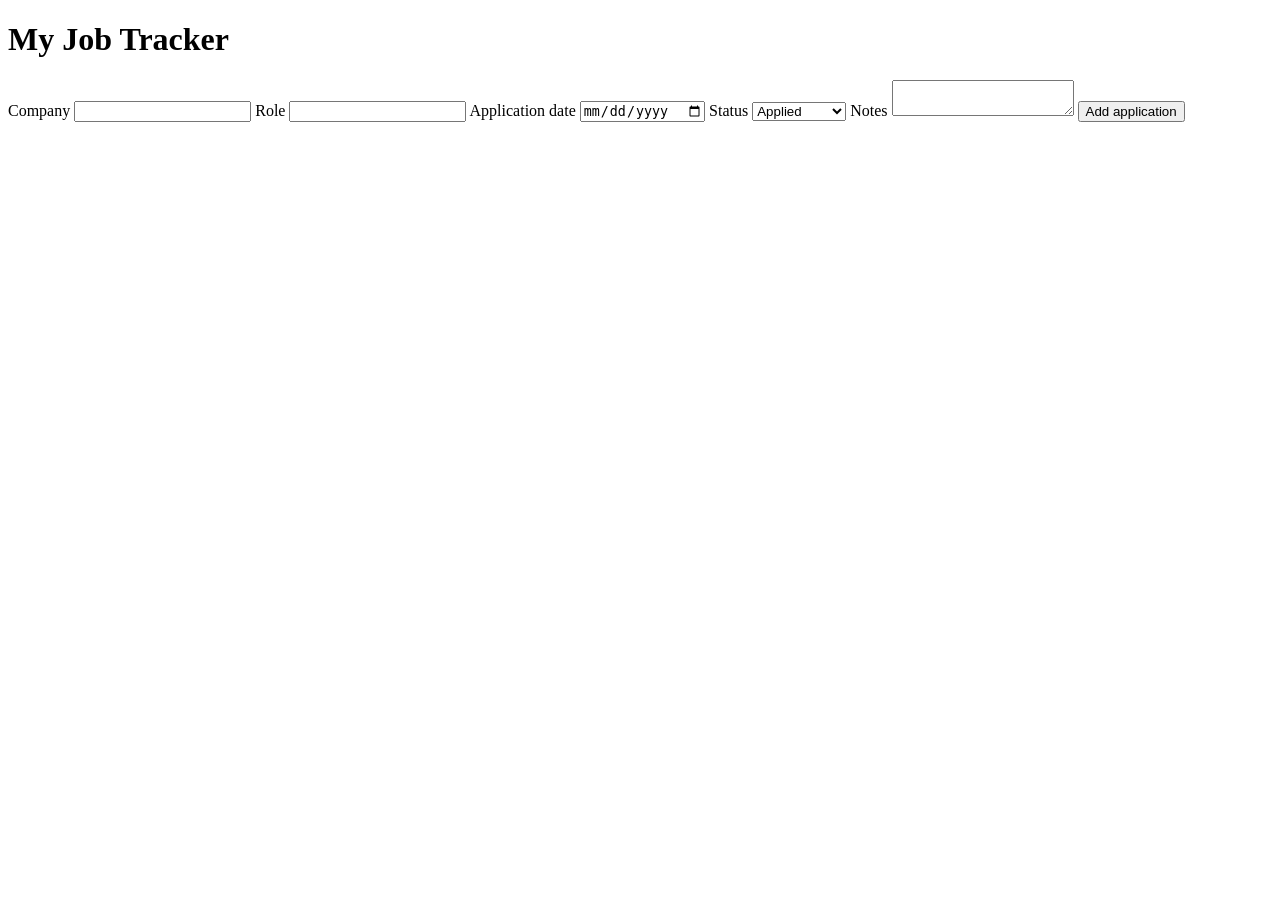
==== index.html @ 914e1778 "Add JavaScript to read company and role" ====
<!DOCTYPE html>
<html lang="en">
<head>
    <meta charset="UTF-8">
    <meta name="viewport" content="width=device-width, initial-scale=1.0">
    <title>Job Tracker</title>
</head>
<body>
    <h1>My Job Tracker</h1>
                <form>
            <label for="company">Company</label>
            <input type="text" id="company">

            <label for="role">Role</label>
            <input type="text" id="role">

            <label for="date">Application date</label>
            <input type="date" id="date">
            <label for="status">Status</label>
<select id="status">
    <option>Applied</option>
    <option>Interviewing</option>
    <option>Offer</option>
    <option>Rejected</option>
</select>

<label for="notes">Notes</label>
<textarea id="notes"></textarea>

<button>Add application</button>
        </form>
        <script src="script.js"></script>
        </body>
</html>
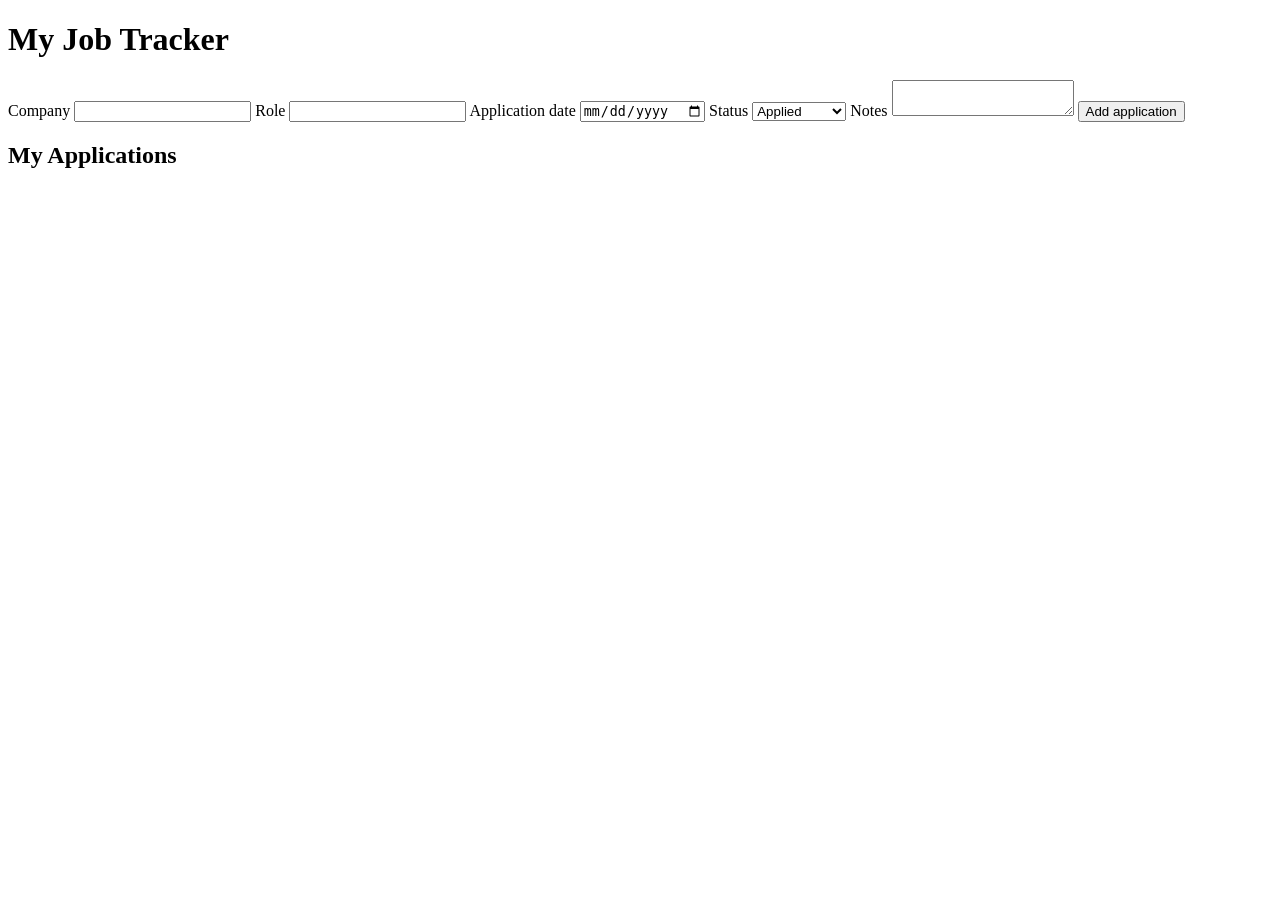
==== commit b2717d16: "Show applications in a list on the page" ====
--- a/index.html
+++ b/index.html
@@ -29,6 +29,8 @@
 
 <button>Add application</button>
         </form>
+        <h2>My Applications</h2>
+<ul id="list"></ul>
         <script src="script.js"></script>
         </body>
 </html> 
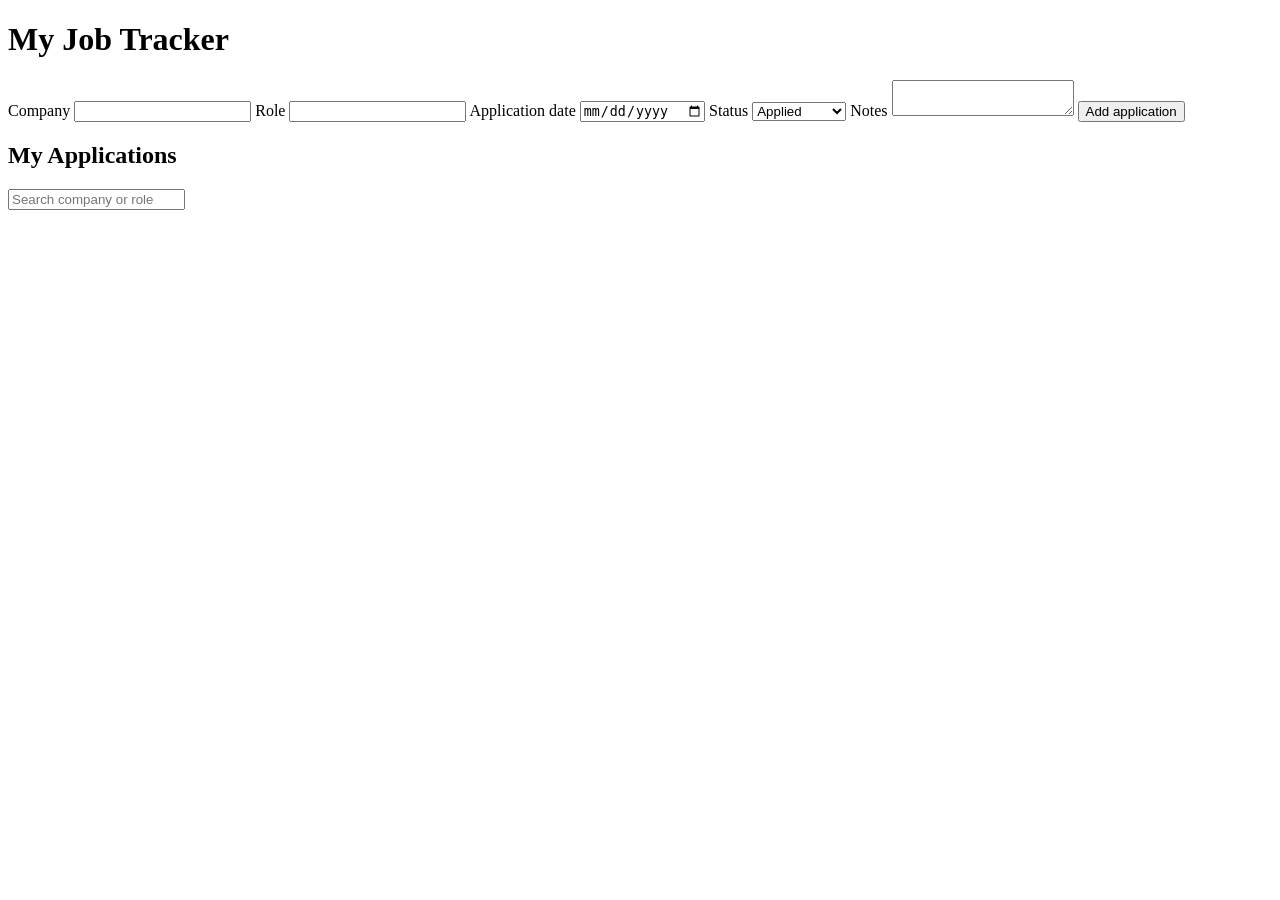
==== commit 5738113a: "Add search box to filter applications" ====
--- a/index.html
+++ b/index.html
@@ -30,6 +30,7 @@
 <button>Add application</button>
         </form>
         <h2>My Applications</h2>
+        <input type="text" id="search" placeholder="Search company or role">
 <ul id="list"></ul>
         <script src="script.js"></script>
         </body>
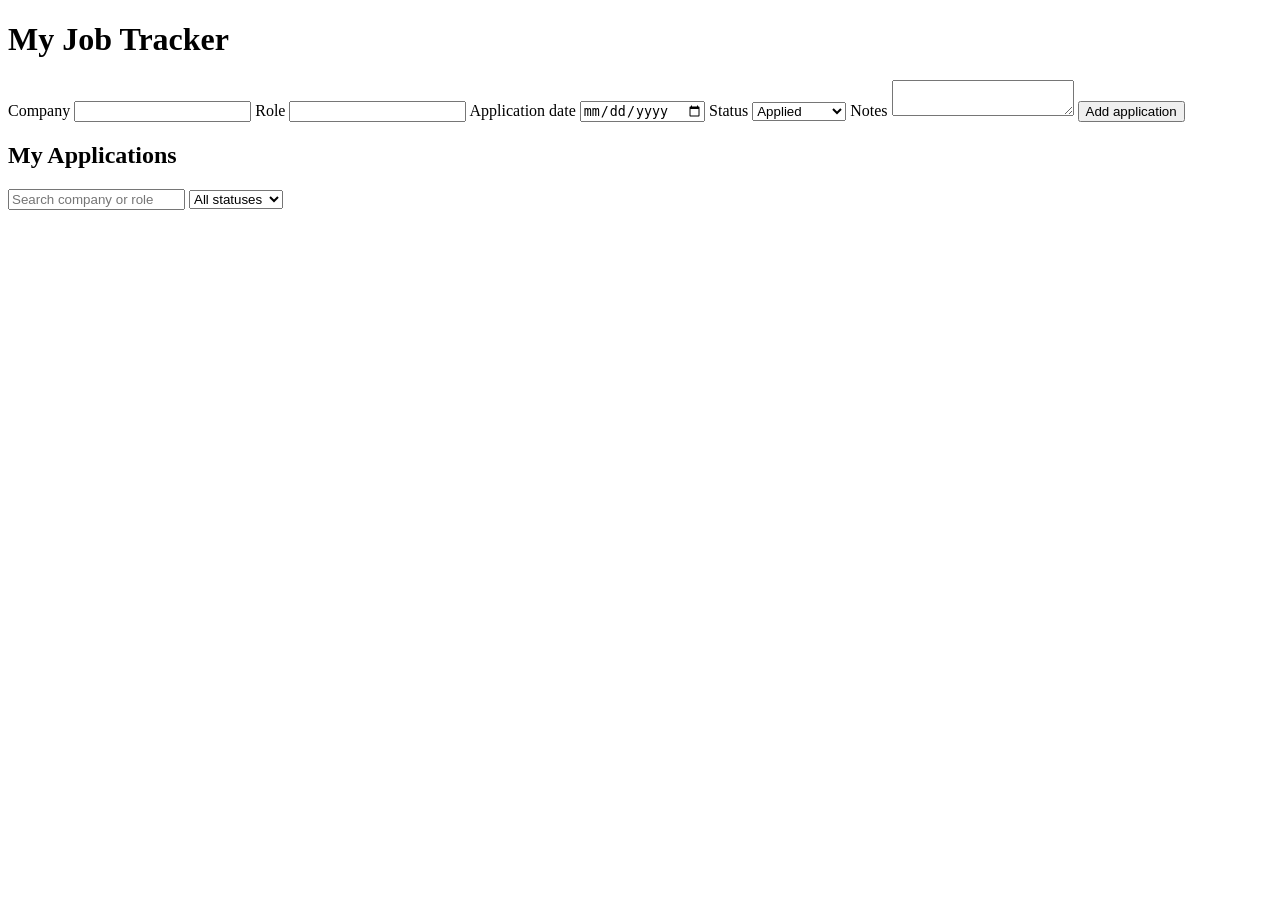
==== commit 542792a1: "Add status filter combined with search" ====
--- a/index.html
+++ b/index.html
@@ -31,6 +31,14 @@
         </form>
         <h2>My Applications</h2>
         <input type="text" id="search" placeholder="Search company or role">
+
+<select id="statusFilter">
+    <option value="">All statuses</option>
+    <option>Applied</option>
+    <option>Interviewing</option>
+    <option>Offer</option>
+    <option>Rejected</option>
+</select>
 <ul id="list"></ul>
         <script src="script.js"></script>
         </body>
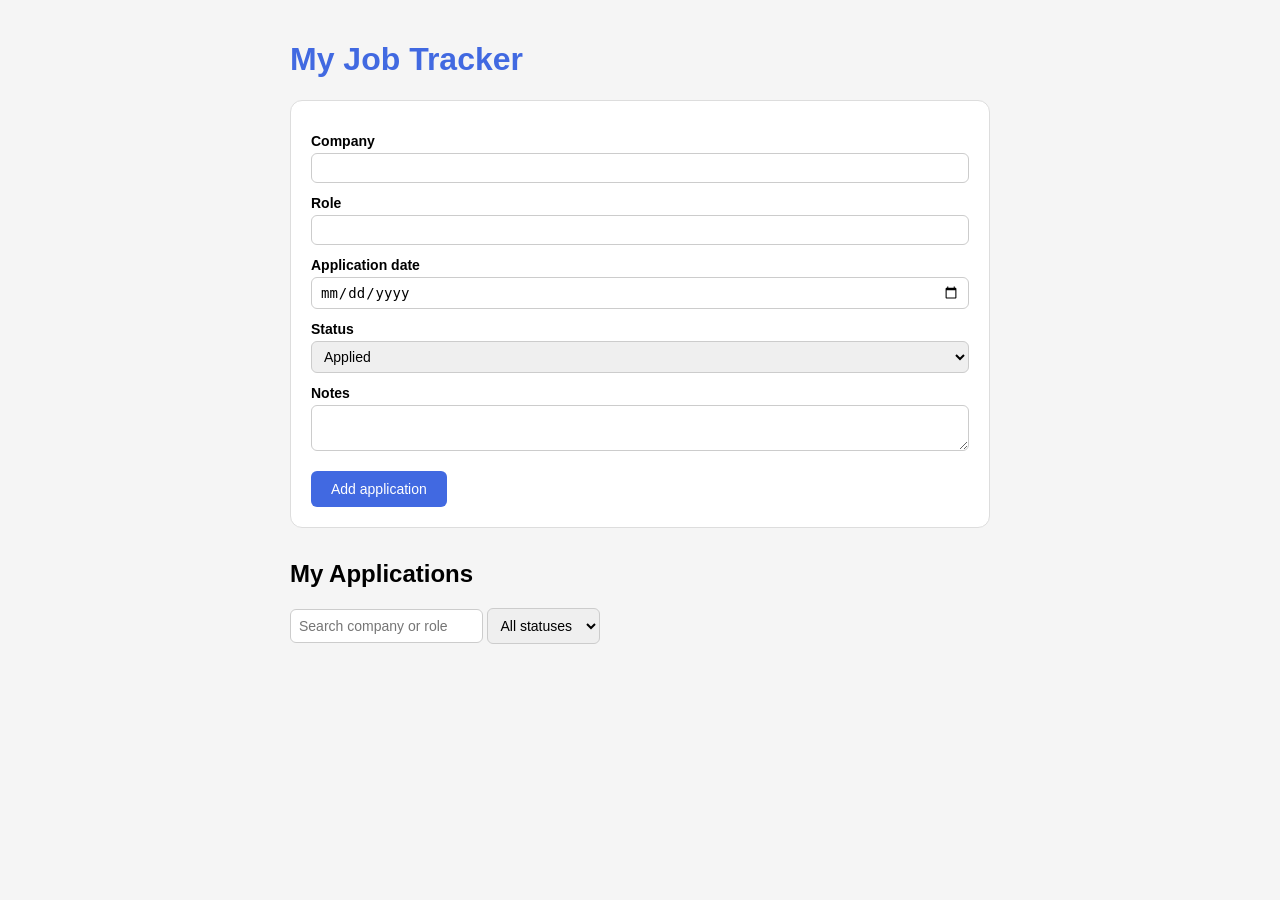
==== commit 0ca9cae3: "Add CSS styling for form and list" ====
--- a/index.html
+++ b/index.html
@@ -1,5 +1,6 @@
 <!DOCTYPE html>
 <html lang="en">
+    <link rel="stylesheet" href="style.css">
 <head>
     <meta charset="UTF-8">
     <meta name="viewport" content="width=device-width, initial-scale=1.0">
--- a/style.css
+++ b/style.css
@@ -0,0 +1,86 @@
+ body {
+    font-family: Arial, sans-serif;
+    background-color: #f5f5f5;
+    max-width: 700px;
+    margin: 0 auto;
+    padding: 20px;
+}
+
+h1 {
+    color: royalblue;
+}
+form {
+    background-color: white;
+    padding: 20px;
+    border-radius: 12px;
+    border: 1px solid #ddd;
+}
+
+form label {
+    display: block;
+    margin-top: 12px;
+    font-weight: bold;
+    font-size: 14px;
+}
+
+form input,
+form select,
+form textarea {
+    width: 100%;
+    padding: 8px;
+    margin-top: 4px;
+    border: 1px solid #ccc;
+    border-radius: 6px;
+    font-size: 14px;
+    box-sizing: border-box;
+}
+
+form button {
+    margin-top: 16px;
+    padding: 10px 20px;
+    background-color: royalblue;
+    color: white;
+    border: none;
+    border-radius: 6px;
+    font-size: 14px;
+    cursor: pointer;
+}
+form input,
+form select,
+form textarea {
+    padding: 6px 8px;
+}
+h2 {
+    margin-top: 32px;
+}
+
+#search,
+#statusFilter {
+    padding: 8px;
+    border: 1px solid #ccc;
+    border-radius: 6px;
+    font-size: 14px;
+}
+
+#list {
+    list-style: none;
+    padding: 0;
+}
+
+#list li {
+    background-color: white;
+    border: 1px solid #ddd;
+    border-radius: 10px;
+    padding: 12px 16px;
+    margin-bottom: 10px;
+}
+
+#list button {
+    margin-left: 8px;
+    padding: 6px 12px;
+    background-color: #e5484d;
+    color: white;
+    border: none;
+    border-radius: 6px;
+    cursor: pointer;
+}
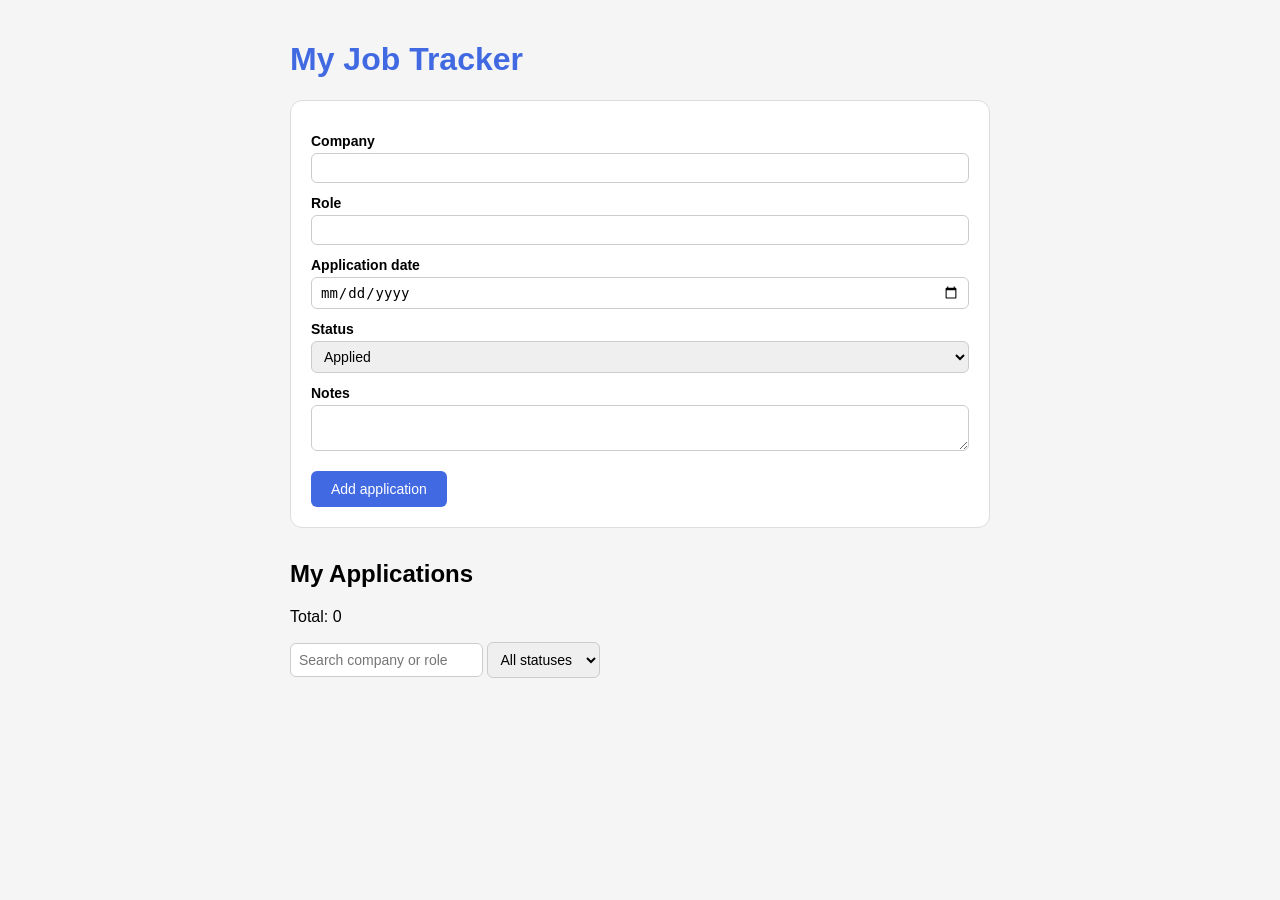
==== commit c509132e: "Add total applications counter" ====
--- a/index.html
+++ b/index.html
@@ -31,6 +31,7 @@
 <button>Add application</button>
         </form>
         <h2>My Applications</h2>
+        <p id="summary"></p>
         <input type="text" id="search" placeholder="Search company or role">
 
 <select id="statusFilter">
--- a/style.css
+++ b/style.css
@@ -83,4 +83,56 @@
     border: none;
     border-radius: 6px;
     cursor: pointer;
+}
+.details {
+    color: #666;
+    font-size: 13px;
+    margin: 4px 0 8px;
+}
+.status {
+    padding: 5px 10px;
+    border: none;
+    border-radius: 6px;
+    font-size: 13px;
+    font-weight: bold;
+}
+
+.applied {
+    background-color: #e0e7ff;
+    color: #3730a3;
+}
+
+.interviewing {
+    background-color: #fef3c7;
+    color: #92400e;
+}
+
+.offer {
+    background-color: #dcfce7;
+    color: #166534;
+}
+
+.rejected {
+    background-color: #fee2e2;
+    color: #991b1b;
+}
+@media (max-width: 600px) {
+    body {
+        padding: 12px;
+    }
+
+    h1 {
+        font-size: 24px;
+    }
+
+    form {
+        padding: 14px;
+    }
+
+    #search,
+    #statusFilter {
+        width: 100%;
+        margin-bottom: 8px;
+        box-sizing: border-box;
+    }
 }
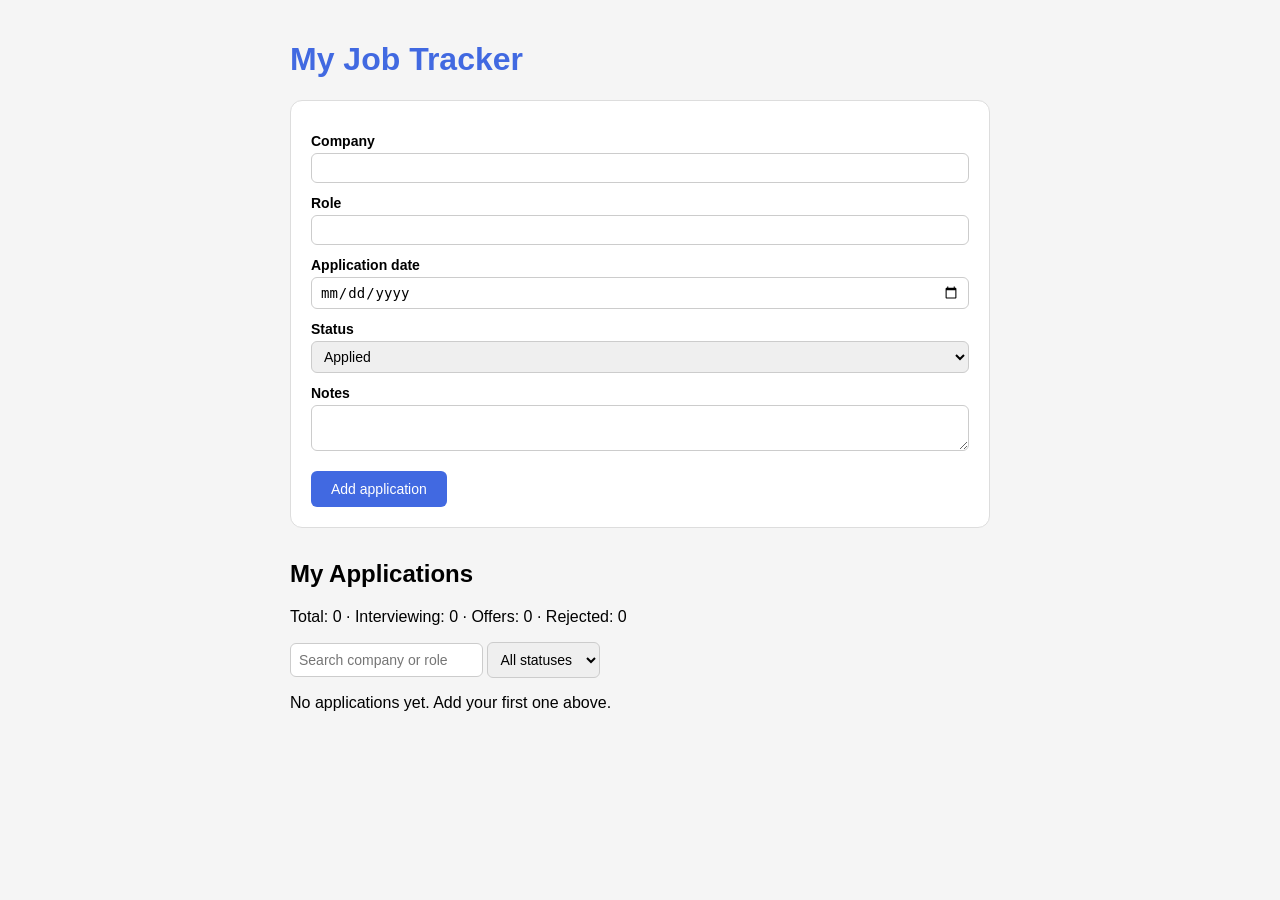
==== commit 87377bd9: "Add required fields to the form" ====
--- a/index.html
+++ b/index.html
@@ -10,13 +10,13 @@
     <h1>My Job Tracker</h1>
                 <form>
             <label for="company">Company</label>
-            <input type="text" id="company">
+            <input type="text" id="company"required>
 
             <label for="role">Role</label>
-            <input type="text" id="role">
+            <input type="text" id="role"required>
 
             <label for="date">Application date</label>
-            <input type="date" id="date">
+            <input type="date" id="date"required>
             <label for="status">Status</label>
 <select id="status">
     <option>Applied</option>
@@ -42,6 +42,7 @@
     <option>Rejected</option>
 </select>
 <ul id="list"></ul>
+<p id="empty">No applications yet. Add your first one above.</p>
         <script src="script.js"></script>
         </body>
 </html> 
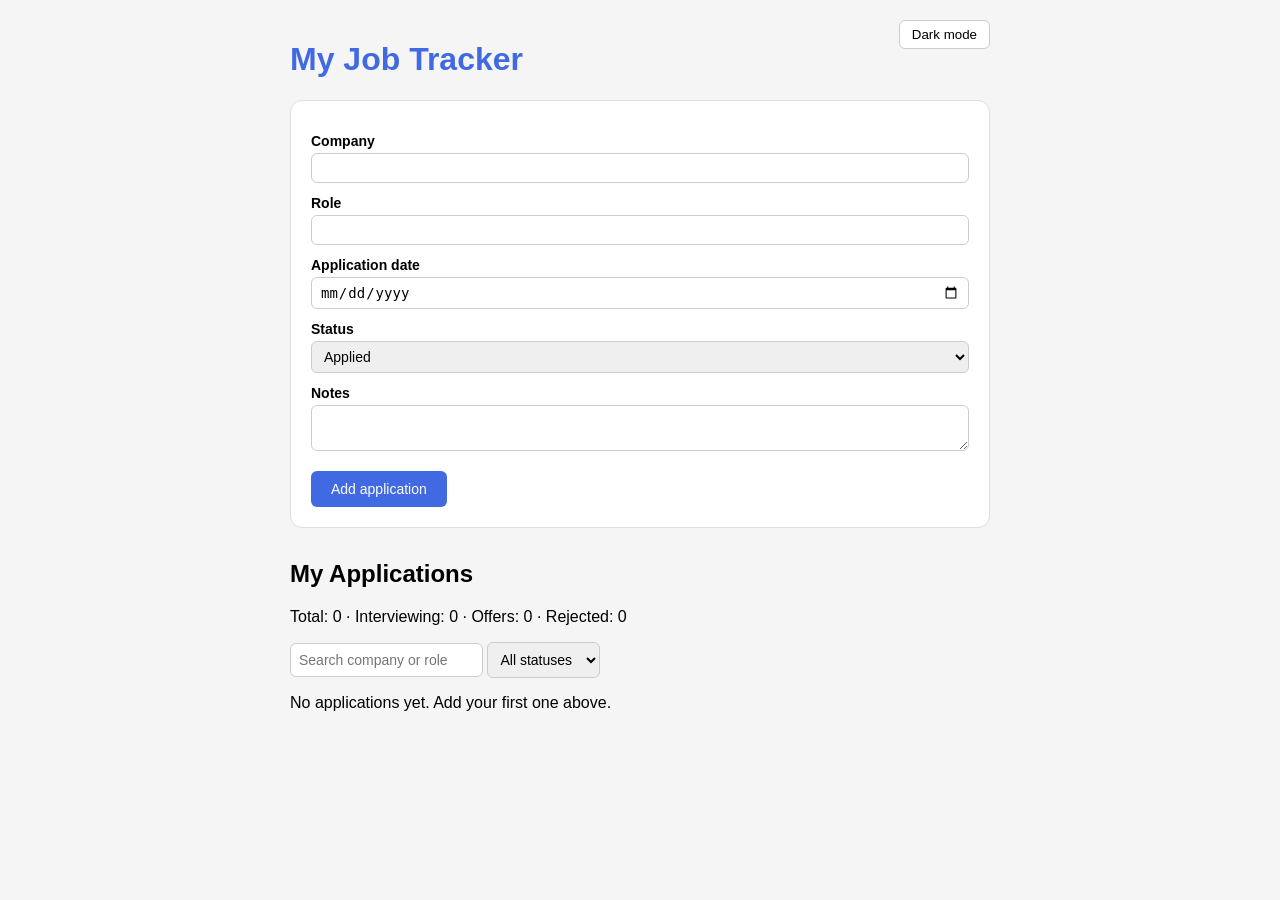
==== commit fd41f7ab: "Add dark mode with saved preference" ====
--- a/index.html
+++ b/index.html
@@ -7,6 +7,7 @@
     <title>Job Tracker</title>
 </head>
 <body>
+    <button id="theme" type="button">Dark mode</button>
     <h1>My Job Tracker</h1>
                 <form>
             <label for="company">Company</label>
--- a/style.css
+++ b/style.css
@@ -135,4 +135,22 @@
         margin-bottom: 8px;
         box-sizing: border-box;
     }
-}+}
+#list button.edit {
+    background: royalblue;
+}
+#theme {
+    float: right;
+    padding: 6px 12px;
+    border-radius: 6px;
+    border: 1px solid #ccc;
+    background: white;
+    cursor: pointer;
+}
+body.dark { background: #121212; color: #eee; }
+body.dark h2 { color: #eee; }
+body.dark form, body.dark #list li { background: #1e1e1e; border-color: #333; }
+body.dark input, body.dark select, body.dark textarea { background: #2a2a2a; color: #eee; border-color: #444; }
+body.dark #search, body.dark #statusFilter { background: #2a2a2a; color: #eee; border-color: #444; }
+body.dark .details { color: #aaa; }
+body.dark #theme { background: #2a2a2a; color: #eee; border-color: #444; }
